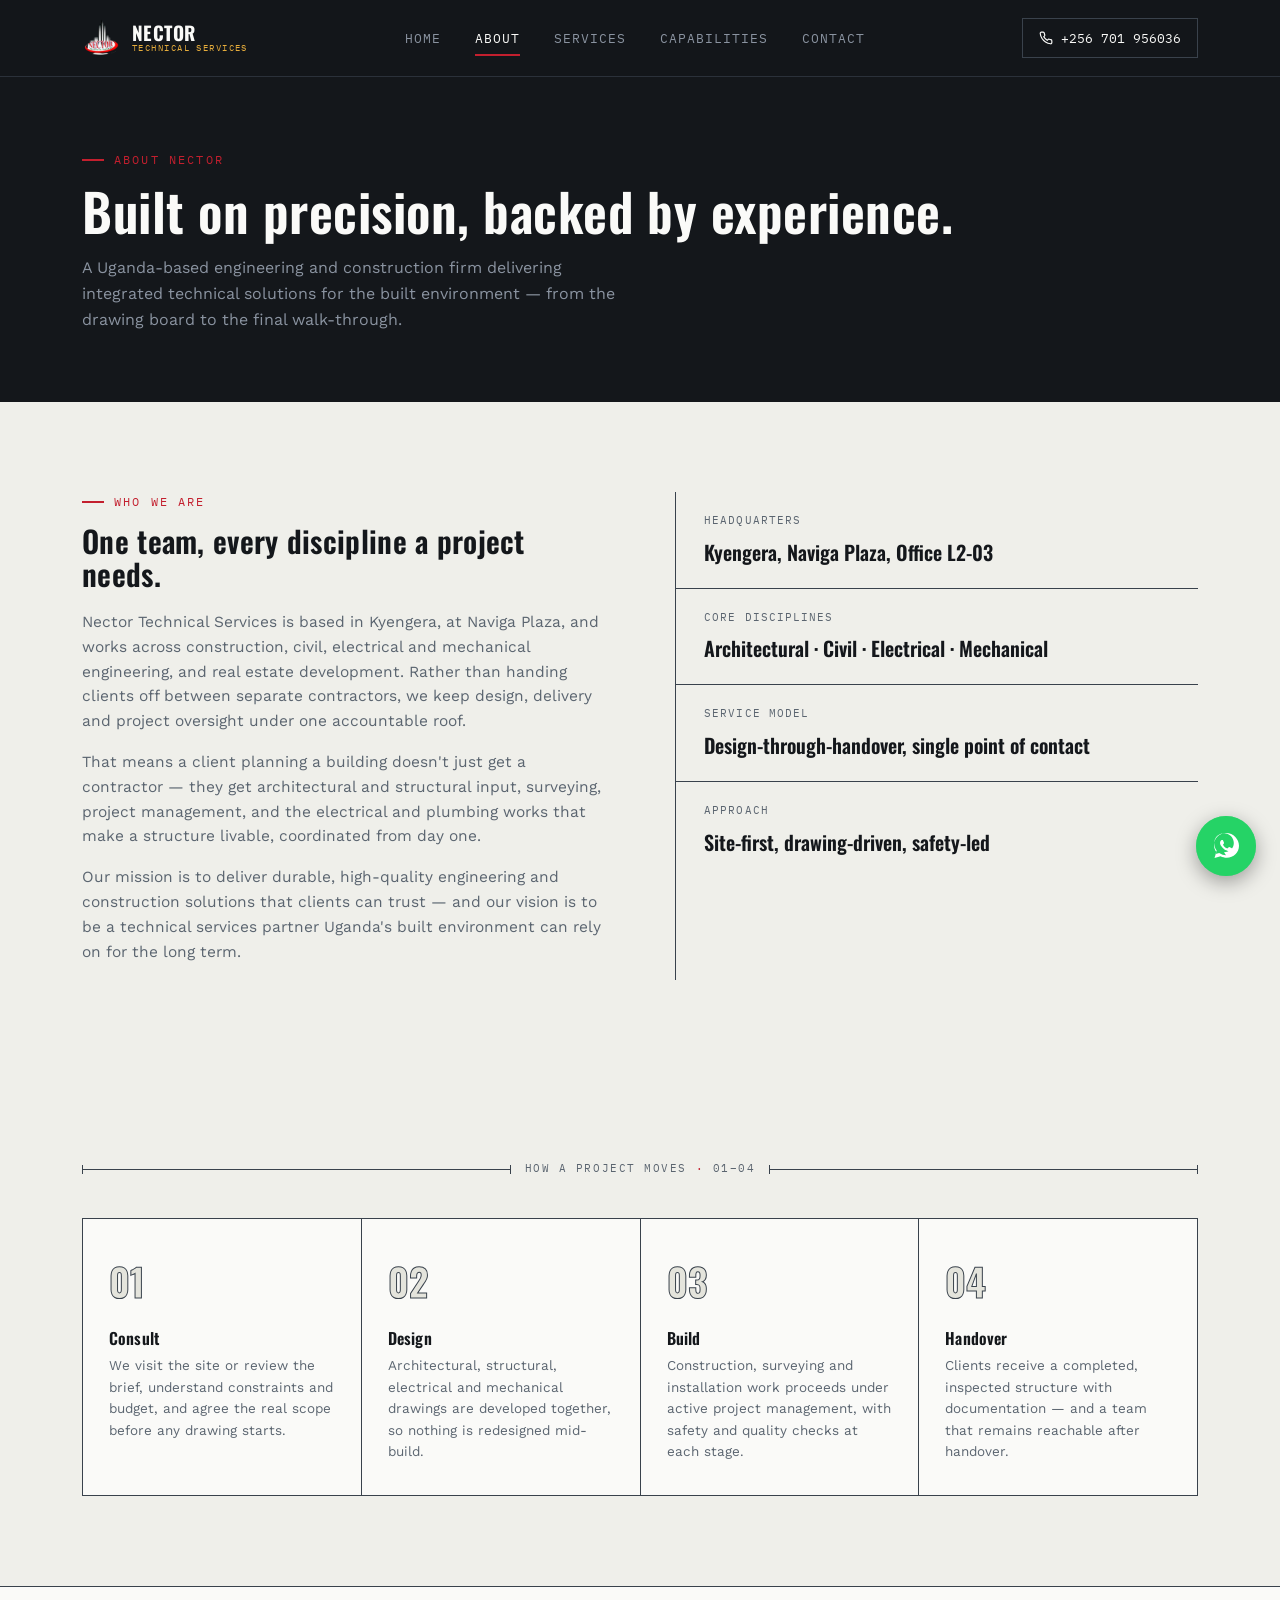
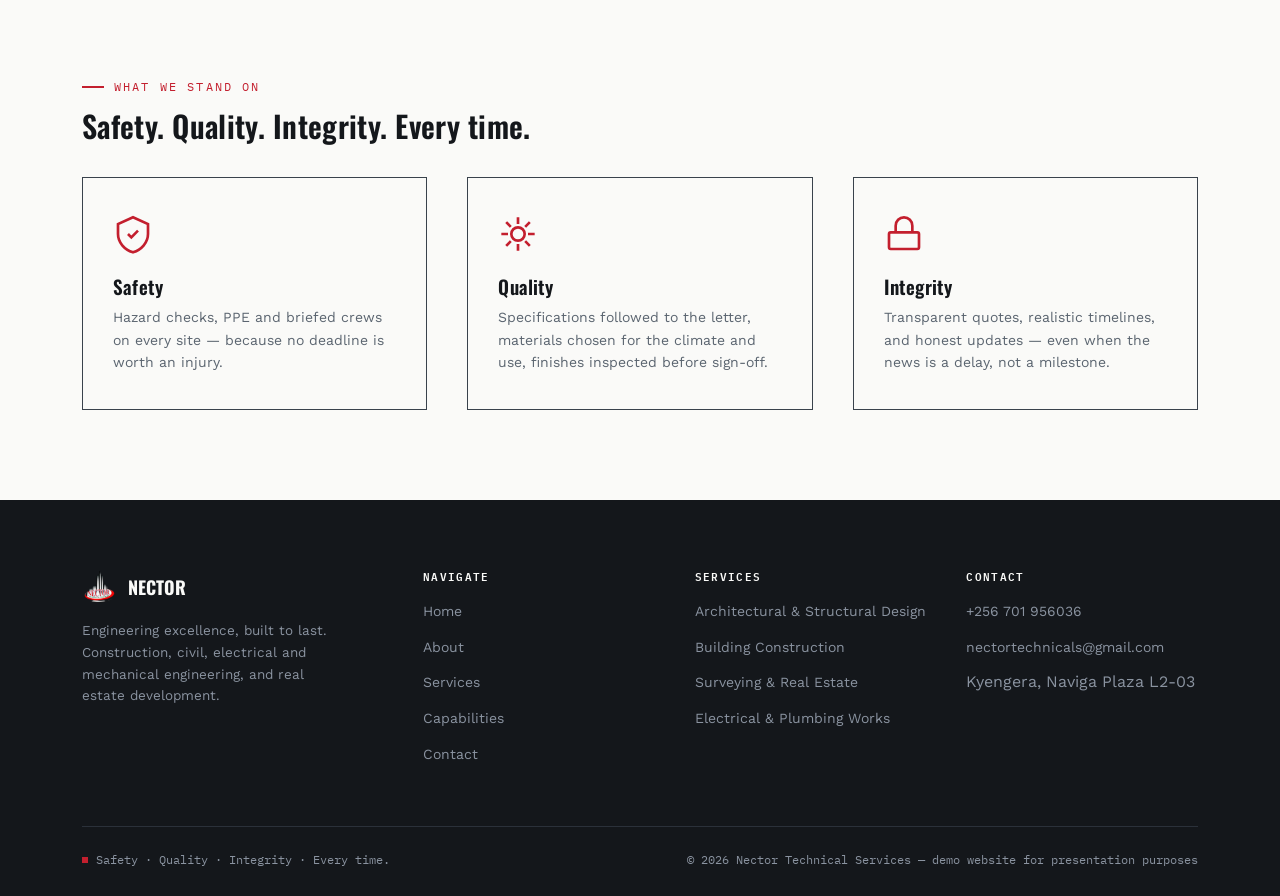
==== about.html @ f45b532f "front end demo of the nector website" ====
<!DOCTYPE html>
<html lang="en">
<head>
<meta charset="UTF-8">
<meta name="viewport" content="width=device-width, initial-scale=1.0">
<title>About — Nector Technical Services</title>
<link rel="preconnect" href="https://fonts.googleapis.com">
<link rel="preconnect" href="https://fonts.gstatic.com" crossorigin>
<link href="https://fonts.googleapis.com/css2?family=Oswald:wght@400;500;600;700&family=Work+Sans:wght@400;500;600&family=IBM+Plex+Mono:wght@400;500&display=swap" rel="stylesheet">
<link rel="stylesheet" href="css/styles.css">
</head>
<body>

<header>
  <div class="navwrap">
    <a class="brand" href="index.html">
      <img class="brand-mark" src="images/logo.png" alt="Nector Technical Services">
      <div class="brand-text">
        <div class="n1">NECTOR</div>
        <div class="n2">Technical Services</div>
      </div>
    </a>
    <nav>
      <a class="navlink" href="index.html">Home</a>
      <a class="navlink active" href="about.html">About</a>
      <a class="navlink" href="services.html">Services</a>
      <a class="navlink" href="projects.html">Capabilities</a>
      <a class="navlink" href="contact.html">Contact</a>
    </nav>
    <a class="nav-call" href="tel:+256701956036">
      <svg width="14" height="14" viewBox="0 0 24 24" fill="none" stroke="currentColor" stroke-width="2"><path d="M22 16.92v3a2 2 0 0 1-2.18 2 19.79 19.79 0 0 1-8.63-3.07 19.5 19.5 0 0 1-6-6 19.79 19.79 0 0 1-3.07-8.67A2 2 0 0 1 4.11 2h3a2 2 0 0 1 2 1.72c.127.96.362 1.903.7 2.81a2 2 0 0 1-.45 2.11L8.09 9.91a16 16 0 0 0 6 6l1.27-1.27a2 2 0 0 1 2.11-.45c.907.338 1.85.573 2.81.7A2 2 0 0 1 22 16.92z"/></svg>
      +256 701 956036
    </a>
    <button class="burger" onclick="toggleMnav()"><span></span><span></span><span></span></button>
  </div>
  <div class="mnav" id="mnav">
    <a href="index.html">Home</a>
    <a class="active" href="about.html">About</a>
    <a href="services.html">Services</a>
    <a href="projects.html">Capabilities</a>
    <a href="contact.html">Contact</a>
    <a class="nav-call" href="tel:+256701956036">Call +256 701 956036</a>
  </div>
</header>

<main>
  <section class="page-hero">
    <div class="wrap">
      <div class="eyebrow">About Nector</div>
      <h1>Built on precision, backed by experience.</h1>
      <p>A Uganda-based engineering and construction firm delivering integrated technical solutions for the built environment — from the drawing board to the final walk-through.</p>
    </div>
  </section>

  <section class="about-body">
    <div class="wrap">
      <div class="about-grid">
        <div>
          <div class="eyebrow">Who we are</div>
          <h2>One team, every discipline a project needs.</h2>
          <p>Nector Technical Services is based in Kyengera, at Naviga Plaza, and works across construction, civil, electrical and mechanical engineering, and real estate development. Rather than handing clients off between separate contractors, we keep design, delivery and project oversight under one accountable roof.</p>
          <p>That means a client planning a building doesn't just get a contractor — they get architectural and structural input, surveying, project management, and the electrical and plumbing works that make a structure livable, coordinated from day one.</p>
          <p>Our mission is to deliver durable, high-quality engineering and construction solutions that clients can trust — and our vision is to be a technical services partner Uganda's built environment can rely on for the long term.</p>
        </div>
        <div class="stat-col">
          <div class="stat-row"><div class="k">Headquarters</div><div class="v">Kyengera, Naviga Plaza, Office L2-03</div></div>
          <div class="stat-row"><div class="k">Core disciplines</div><div class="v">Architectural · Civil · Electrical · Mechanical</div></div>
          <div class="stat-row"><div class="k">Service model</div><div class="v">Design-through-handover, single point of contact</div></div>
          <div class="stat-row"><div class="k">Approach</div><div class="v">Site-first, drawing-driven, safety-led</div></div>
        </div>
      </div>
    </div>
  </section>

  <section class="process">
    <div class="wrap">
      <div class="dim"><div class="seg"></div><div class="tag">HOW A PROJECT MOVES <span class="num">·</span> 01–04</div><div class="seg"></div></div>
      <div class="process-grid">
        <div class="proc-card"><div class="n">01</div><h3>Consult</h3><p>We visit the site or review the brief, understand constraints and budget, and agree the real scope before any drawing starts.</p></div>
        <div class="proc-card"><div class="n">02</div><h3>Design</h3><p>Architectural, structural, electrical and mechanical drawings are developed together, so nothing is redesigned mid-build.</p></div>
        <div class="proc-card"><div class="n">03</div><h3>Build</h3><p>Construction, surveying and installation work proceeds under active project management, with safety and quality checks at each stage.</p></div>
        <div class="proc-card"><div class="n">04</div><h3>Handover</h3><p>Clients receive a completed, inspected structure with documentation — and a team that remains reachable after handover.</p></div>
      </div>
    </div>
  </section>

  <section class="values-2">
    <div class="wrap">
      <div class="eyebrow">What we stand on</div>
      <h2 style="font-size:30px; margin-bottom:34px;">Safety. Quality. Integrity. Every time.</h2>
      <div class="v2-grid">
        <div class="v2-card">
          <div class="ic">
            <svg viewBox="0 0 24 24" fill="none" stroke="currentColor" stroke-width="1.6"><path d="M12 2 3 6v6c0 5 3.8 9.4 9 11 5.2-1.6 9-6 9-11V6l-9-4Z"/><path d="M9 12l2 2 4-4"/></svg>
          </div>
          <h3>Safety</h3>
          <p>Hazard checks, PPE and briefed crews on every site — because no deadline is worth an injury.</p>
        </div>
        <div class="v2-card">
          <div class="ic">
            <svg viewBox="0 0 24 24" fill="none" stroke="currentColor" stroke-width="1.6"><path d="M12 2v4M12 18v4M4.9 4.9l2.8 2.8M16.3 16.3l2.8 2.8M2 12h4M18 12h4M4.9 19.1l2.8-2.8M16.3 7.7l2.8-2.8"/><circle cx="12" cy="12" r="4"/></svg>
          </div>
          <h3>Quality</h3>
          <p>Specifications followed to the letter, materials chosen for the climate and use, finishes inspected before sign-off.</p>
        </div>
        <div class="v2-card">
          <div class="ic">
            <svg viewBox="0 0 24 24" fill="none" stroke="currentColor" stroke-width="1.6"><rect x="3" y="11" width="18" height="10" rx="1"/><path d="M7 11V7a5 5 0 0 1 10 0v4"/></svg>
          </div>
          <h3>Integrity</h3>
          <p>Transparent quotes, realistic timelines, and honest updates — even when the news is a delay, not a milestone.</p>
        </div>
      </div>
    </div>
  </section>
</main>

<footer>
  <div class="wrap">
    <div class="foot-grid">
      <div>
        <div class="foot-brand">
          <img class="brand-mark" src="images/logo.png" alt="Nector Technical Services">
          <div class="n1">NECTOR</div>
        </div>
        <p style="font-size:13.5px; max-width:260px; color:#8A93A0;">Engineering excellence, built to last. Construction, civil, electrical and mechanical engineering, and real estate development.</p>
      </div>
      <div class="foot-col">
        <h4>Navigate</h4>
        <ul>
          <li><a href="index.html">Home</a></li>
          <li><a href="about.html">About</a></li>
          <li><a href="services.html">Services</a></li>
          <li><a href="projects.html">Capabilities</a></li>
          <li><a href="contact.html">Contact</a></li>
        </ul>
      </div>
      <div class="foot-col">
        <h4>Services</h4>
        <ul>
          <li><a href="services.html">Architectural &amp; Structural Design</a></li>
          <li><a href="services.html">Building Construction</a></li>
          <li><a href="services.html">Surveying &amp; Real Estate</a></li>
          <li><a href="services.html">Electrical &amp; Plumbing Works</a></li>
        </ul>
      </div>
      <div class="foot-col">
        <h4>Contact</h4>
        <ul>
          <li><a href="tel:+256701956036">+256 701 956036</a></li>
          <li><a href="mailto:nectortechnicals@gmail.com">nectortechnicals@gmail.com</a></li>
          <li>Kyengera, Naviga Plaza L2-03</li>
        </ul>
      </div>
    </div>
    <div class="foot-bottom">
      <div class="foot-badge"><span class="dot"></span>Safety · Quality · Integrity · Every time.</div>
      <div>© 2026 Nector Technical Services — demo website for presentation purposes</div>
    </div>
  </div>
</footer>

<script src="js/scripts.js"></script>
<a class="wa-float" href="https://wa.me/256701956036" target="_blank" rel="noopener" aria-label="Chat with us on WhatsApp">
  <svg viewBox="0 0 32 32"><path d="M16.004 3C9.383 3 4 8.383 4 15.004c0 2.64.87 5.086 2.33 7.055L4.5 28l6.128-1.795c1.83.95 3.93 1.472 6.131 1.472h.005C23.621 27.677 29 22.294 29 15.674 29 9.383 23.625 3 16.004 3zm0 22.293c-2.274 0-4.48-.692-6.342-1.998l-.455-.277-3.652 1.07 1.09-3.554-.297-.47c-1.396-2.074-2.135-4.482-2.135-7.028 0-5.403 4.397-9.8 9.803-9.8 5.402 0 9.797 4.397 9.797 9.8 0 5.406-4.398 9.257-9.81 9.257zm5.376-7.335c-.294-.147-1.74-.858-2.01-.956-.27-.098-.466-.147-.662.147-.196.294-.76.956-.932 1.152-.171.196-.343.22-.637.073-.294-.147-1.24-.457-2.364-1.46-.874-.78-1.464-1.742-1.636-2.036-.171-.294-.018-.453.13-.6.133-.132.293-.343.44-.515.147-.171.196-.294.294-.49.098-.196.049-.367-.024-.514-.073-.147-.662-1.594-.907-2.183-.239-.573-.481-.495-.662-.504l-.563-.01c-.196 0-.514.073-.783.367-.27.294-1.03 1.006-1.03 2.455 0 1.448 1.055 2.848 1.202 3.045.147.196 2.076 3.17 5.03 4.445.703.304 1.251.486 1.679.622.705.224 1.347.193 1.854.117.566-.085 1.74-.711 1.985-1.398.245-.687.245-1.276.171-1.398-.073-.122-.269-.196-.563-.343z"/></svg>
</a>
</body>
</html>
---- css/styles.css ----
:root{
  --ink:#14171B;
  --panel:#1C2127;
  --panel-2:#22272E;
  --steel:#4A5560;
  --line:#39424C;
  --red:#C31F2E;
  --red-dark:#8F1620;
  --yellow:#E5AC3C;
  --paper:#EFEFEA;
  --paper-2:#E4E4DC;
  --white:#FAFAF8;
  --ink-text:#14171B;
  --muted:#8A93A0;
  --muted-dark:#5B6570;
  --display: 'Oswald', sans-serif;
  --body: 'Work Sans', sans-serif;
  --mono: 'IBM Plex Mono', monospace;
}
*{box-sizing:border-box; margin:0; padding:0;}
html{scroll-behavior:smooth;}
body{
  font-family:var(--body);
  background:var(--paper);
  color:var(--ink-text);
  line-height:1.6;
  overflow-x:hidden;
}
img{max-width:100%; display:block;}
a{color:inherit; text-decoration:none;}
ul{list-style:none;}
button{font-family:inherit; cursor:pointer;}
h1,h2,h3,h4{font-family:var(--display); font-weight:600; letter-spacing:0.01em; line-height:1.08;}
.mono{font-family:var(--mono);}

/* ---------- utility ---------- */
.wrap{max-width:1180px; margin:0 auto; padding:0 32px;}
.eyebrow{
  font-family:var(--mono); font-size:12px; letter-spacing:0.18em; text-transform:uppercase;
  color:var(--red); display:flex; align-items:center; gap:10px; margin-bottom:14px;
}
.eyebrow::before{content:''; width:22px; height:2px; background:var(--red); display:inline-block;}
.btn{
  display:inline-flex; align-items:center; gap:10px; padding:14px 26px;
  font-family:var(--mono); font-size:13px; letter-spacing:0.06em; text-transform:uppercase;
  border:1px solid var(--ink); background:transparent; color:var(--ink);
  transition:background .2s ease, color .2s ease, border-color .2s ease;
}
.btn.solid{background:var(--red); border-color:var(--red); color:var(--white);}
.btn.solid:hover{background:var(--red-dark); border-color:var(--red-dark);}
.btn.on-dark{border-color:#5A6470; color:var(--white);}
.btn.on-dark:hover{background:var(--white); color:var(--ink); border-color:var(--white);}
.btn:not(.solid):not(.on-dark):hover{background:var(--ink); color:var(--white);}

/* ---------- dimension-line divider (signature motif) ---------- */
.dim{
  display:flex; align-items:center; gap:14px; margin:0 0 40px;
  font-family:var(--mono); font-size:11px; letter-spacing:0.14em; text-transform:uppercase; color:var(--muted-dark);
}
.dim .seg{flex:1; height:1px; background:var(--line); position:relative;}
.dim .seg::before, .dim .seg::after{content:''; position:absolute; top:-4px; width:1px; height:9px; background:var(--line);}
.dim .seg::before{left:0;} .dim .seg::after{right:0;}
.dim .tag{white-space:nowrap;}
.dim .num{color:var(--red);}
section.on-dark .dim{color:var(--muted);}
section.on-dark .dim .seg, section.on-dark .dim .seg::before, section.on-dark .dim .seg::after{background:var(--line);}

/* ---------- nav ---------- */
header{
  position:fixed; top:0; left:0; right:0; z-index:100;
  background:rgba(20,23,27,0.94); backdrop-filter:blur(6px);
  border-bottom:1px solid #2B313A;
}
.navwrap{
  max-width:1180px; margin:0 auto; padding:0 32px;
  display:flex; align-items:center; justify-content:space-between; height:76px;
}
.brand{display:flex; align-items:center; gap:12px; cursor:pointer;}
.brand-mark{width:38px; height:38px; flex-shrink:0;}
.brand-text{line-height:1.05;}
.brand-text .n1{font-family:var(--display); font-size:19px; font-weight:700; color:var(--white); letter-spacing:0.02em;}
.brand-text .n2{font-family:var(--mono); font-size:9px; letter-spacing:0.16em; color:var(--yellow); text-transform:uppercase;}
nav{display:flex; align-items:center; gap:2px;}
nav a.navlink{
  background:none; border:none; color:var(--muted); font-family:var(--mono);
  font-size:12.5px; letter-spacing:0.08em; text-transform:uppercase; padding:10px 16px; position:relative;
}
nav a.navlink:hover{color:var(--white);}
nav a.navlink.active{color:var(--white);}
nav a.navlink.active::after{
  content:''; position:absolute; bottom:2px; left:16px; right:16px; height:2px; background:var(--red);
}
.nav-call{display:flex; align-items:center; gap:8px; color:var(--white); font-family:var(--mono); font-size:12.5px; border:1px solid #3A424C; padding:9px 16px;}
.nav-call:hover{border-color:var(--red); color:var(--yellow);}
.burger{display:none; flex-direction:column; gap:5px; background:none; border:none; padding:8px;}
.burger span{width:22px; height:2px; background:var(--white);}

/* ================= HOME ================= */
.hero{
  position:relative; background:var(--ink); color:var(--white);
  padding:150px 0 90px; overflow:hidden;
}
.hero .wrap{position:relative; z-index:2;}
.crop{position:absolute; width:26px; height:26px; border:1px solid #3A424C; z-index:1;}
.crop::before, .crop::after{content:''; position:absolute; background:#3A424C;}
.crop::before{top:50%; left:-10px; width:10px; height:1px;}
.crop::after{left:50%; top:-10px; height:10px; width:1px;}
.crop.tl{top:100px; left:32px;} .crop.tr{top:100px; right:32px;}
.hero-grid{display:grid; grid-template-columns:1.1fr 0.9fr; gap:60px; align-items:center;}
.hero h1{font-size:clamp(40px,5.2vw,64px); color:var(--white); margin-bottom:22px;}
.hero h1 .accent{color:var(--red);}
.hero p.lead{font-size:17px; color:var(--muted); max-width:480px; margin-bottom:34px;}
.hero-ctas{display:flex; gap:14px; flex-wrap:wrap; margin-bottom:46px;}
.hero-spec{display:flex; gap:34px; font-family:var(--mono); font-size:11px; color:var(--muted); letter-spacing:0.06em; text-transform:uppercase; flex-wrap:wrap;}
.hero-spec b{display:block; color:var(--white); font-size:13px; font-family:var(--body); font-weight:600; text-transform:none; letter-spacing:0; margin-bottom:3px;}
.hero-art{position:relative;}
.hero-art svg{width:100%; height:auto;}
.draw-line{stroke-dasharray:2000; stroke-dashoffset:2000; animation:draw 2.6s ease forwards;}
.draw-line.d2{animation-delay:.3s;}
.draw-line.d3{animation-delay:.6s;}
@keyframes draw{to{stroke-dashoffset:0;}}

.strip{background:var(--red); color:var(--white); padding:16px 0; overflow:hidden;}
.strip .track{display:flex; gap:64px; font-family:var(--mono); font-size:12.5px; letter-spacing:0.12em; text-transform:uppercase; white-space:nowrap; animation:scroll 26s linear infinite;}
@keyframes scroll{from{transform:translateX(0);} to{transform:translateX(-50%);}}

.services-preview{background:var(--paper); padding:100px 0;}
.sp-head{display:flex; justify-content:space-between; align-items:flex-end; margin-bottom:14px; flex-wrap:wrap; gap:20px;}
.sp-head h2{font-size:clamp(28px,3.4vw,40px);}
.grid6{display:grid; grid-template-columns:repeat(3,1fr); gap:1px; background:var(--line); border:1px solid var(--line); margin-top:20px;}
.svc-card{background:var(--white); padding:34px 28px; transition:background .2s ease;}
.svc-card:hover{background:#fff; }
.svc-card:hover .ic{color:var(--red);}
.svc-card .ic{width:34px; height:34px; margin-bottom:20px; color:var(--ink); transition:color .2s ease;}
.svc-card .ic svg{width:100%; height:100%;}
.svc-card .num{font-family:var(--mono); font-size:11px; color:var(--muted-dark); margin-bottom:8px;}
.svc-card h3{font-size:17px; margin-bottom:10px; font-weight:600; letter-spacing:0;}
.svc-card p{font-size:14px; color:var(--muted-dark);}

.values-band{background:var(--panel); color:var(--white); padding:90px 0;}
.vb-grid{display:grid; grid-template-columns:1fr 1fr 1fr; gap:0; border-top:1px solid var(--line);}
.vb-item{padding:32px 0 0 0; border-right:1px solid var(--line);}
.vb-item:last-child{border-right:none;}
.vb-item .tag{font-family:var(--mono); font-size:11px; color:var(--yellow); letter-spacing:0.14em; margin-bottom:10px;}
.vb-item h3{font-size:22px; margin-bottom:10px;}
.vb-item p{font-size:14px; color:var(--muted); max-width:280px;}

.cta-band{background:var(--red); padding:64px 0; color:var(--white);}
.cta-flex{display:flex; justify-content:space-between; align-items:center; flex-wrap:wrap; gap:26px;}
.cta-flex h2{font-size:clamp(24px,3vw,32px); max-width:520px;}
.cta-flex .btn{border-color:var(--white); color:var(--white);}
.cta-flex .btn:hover{background:var(--white); color:var(--red);}

/* ================= ABOUT ================= */
.page-hero{background:var(--ink); color:var(--white); padding:150px 0 70px;}
.page-hero h1{font-size:clamp(34px,4.4vw,52px);}
.page-hero p{color:var(--muted); font-size:16px; max-width:560px; margin-top:16px;}
.about-body{background:var(--paper); padding:90px 0;}
.about-grid{display:grid; grid-template-columns:1fr 1fr; gap:70px; margin-bottom:90px;}
.about-grid h2{font-size:30px; margin-bottom:20px;}
.about-grid p{color:var(--muted-dark); font-size:15.5px; margin-bottom:16px;}
.stat-col{display:flex; flex-direction:column; gap:0; border-left:1px solid var(--line);}
.stat-row{padding:20px 0 20px 28px; border-bottom:1px solid var(--line);}
.stat-row:last-child{border-bottom:none;}
.stat-row .k{font-family:var(--mono); font-size:11px; text-transform:uppercase; letter-spacing:0.1em; color:var(--muted-dark); margin-bottom:6px;}
.stat-row .v{font-family:var(--display); font-size:20px; font-weight:600;}

.process{padding:0 0 90px;}
.process-grid{display:grid; grid-template-columns:repeat(4,1fr); gap:1px; background:var(--line); border:1px solid var(--line);}
.proc-card{background:var(--white); padding:32px 26px; position:relative;}
.proc-card .n{font-family:var(--display); font-size:38px; font-weight:700; color:var(--paper-2); -webkit-text-stroke:1px var(--line); margin-bottom:18px;}
.proc-card h3{font-size:16px; margin-bottom:8px;}
.proc-card p{font-size:13.5px; color:var(--muted-dark);}

.values-2{background:var(--white); padding:90px 0; border-top:1px solid var(--line);}
.v2-grid{display:grid; grid-template-columns:repeat(3,1fr); gap:40px;}
.v2-card{border:1px solid var(--line); padding:36px 30px;}
.v2-card .ic{width:40px; height:40px; color:var(--red); margin-bottom:22px;}
.v2-card .ic svg{width:100%; height:100%;}
.v2-card h3{font-size:19px; margin-bottom:10px;}
.v2-card p{font-size:14px; color:var(--muted-dark);}

/* ================= SERVICES PAGE ================= */
.svc-full{background:var(--paper); padding:90px 0;}
.svc-list{display:flex; flex-direction:column;}
.svc-row{display:grid; grid-template-columns:90px 1fr 1.3fr; gap:36px; padding:42px 0; border-bottom:1px solid var(--line); align-items:start;}
.svc-row:first-child{border-top:1px solid var(--line);}
.svc-row .idx{font-family:var(--mono); font-size:13px; color:var(--red);}
.svc-row .icwrap{width:46px; height:46px; color:var(--ink);}
.svc-row .icwrap svg{width:100%; height:100%;}
.svc-row h3{font-size:24px; margin-bottom:12px;}
.svc-row .col2{display:flex; flex-direction:column; gap:10px;}
.svc-row p{color:var(--muted-dark); font-size:15px; max-width:560px;}
.svc-row .tags{display:flex; gap:8px; flex-wrap:wrap; margin-top:6px;}
.svc-row .tags span{font-family:var(--mono); font-size:10.5px; text-transform:uppercase; letter-spacing:0.06em; color:var(--muted-dark); border:1px solid var(--line); padding:5px 10px;}

/* ================= PROJECTS / CAPABILITIES PAGE ================= */
.cap-full{background:var(--paper); padding:90px 0;}
.cap-grid{display:grid; grid-template-columns:1fr 1fr; gap:1px; background:var(--line); border:1px solid var(--line);}
.cap-card{background:var(--white); padding:0; overflow:hidden;}
.cap-art{background:var(--panel); height:210px; position:relative; overflow:hidden;}
.cap-art svg{position:absolute; inset:0; width:100%; height:100%;}
.cap-body{padding:28px 30px 32px;}
.cap-body .tag{font-family:var(--mono); font-size:11px; color:var(--red); text-transform:uppercase; letter-spacing:0.1em; margin-bottom:10px;}
.cap-body h3{font-size:20px; margin-bottom:10px;}
.cap-body p{font-size:14px; color:var(--muted-dark); margin-bottom:14px;}
.cap-body .scope{font-family:var(--mono); font-size:11.5px; color:var(--muted-dark); display:flex; gap:16px; flex-wrap:wrap; border-top:1px solid var(--line); padding-top:14px;}
.cap-note{margin-top:50px; border:1px dashed var(--line); padding:26px 30px; font-size:13.5px; color:var(--muted-dark); font-family:var(--mono); line-height:1.7;}

/* ================= CONTACT PAGE ================= */
.contact-full{background:var(--paper); padding:90px 0;}
.contact-grid{display:grid; grid-template-columns:1fr 1fr; gap:70px;}
.cform{display:flex; flex-direction:column; gap:18px;}
.field label{display:block; font-family:var(--mono); font-size:11px; text-transform:uppercase; letter-spacing:0.1em; color:var(--muted-dark); margin-bottom:8px;}
.field input, .field select, .field textarea{
  width:100%; border:1px solid var(--line); background:var(--white); padding:13px 14px;
  font-family:var(--body); font-size:14.5px; color:var(--ink-text); outline:none;
}
.field input:focus, .field select:focus, .field textarea:focus{border-color:var(--red);}
.field textarea{resize:vertical; min-height:110px;}
.form-status{font-family:var(--mono); font-size:12.5px; color:var(--red); min-height:18px;}

.contact-info h2{font-size:28px; margin-bottom:24px;}
.info-row{display:flex; gap:16px; padding:20px 0; border-bottom:1px solid var(--line);}
.info-row:first-of-type{border-top:1px solid var(--line);}
.info-row .icwrap{width:22px; height:22px; color:var(--red); flex-shrink:0; margin-top:2px;}
.info-row .icwrap svg{width:100%; height:100%;}
.info-row .label{font-family:var(--mono); font-size:10.5px; text-transform:uppercase; letter-spacing:0.1em; color:var(--muted-dark); margin-bottom:5px;}
.info-row .val{font-size:15px;}
.info-row .val a:hover{color:var(--red);}
.map-box{margin-top:34px; background:var(--panel); height:260px; position:relative; overflow:hidden; border:1px solid var(--line);}
.map-box iframe{width:100%; height:100%; border:0; display:block; filter:grayscale(20%) contrast(1.05);}

/* ---------- footer ---------- */
footer{background:var(--ink); color:var(--muted); padding:70px 0 26px;}
.foot-grid{display:grid; grid-template-columns:1.3fr 1fr 1fr 1fr; gap:40px; padding-bottom:50px; border-bottom:1px solid #2B313A;}
.foot-brand{display:flex; align-items:center; gap:12px; margin-bottom:16px;}
.foot-brand .brand-mark{width:34px; height:34px;}
.foot-brand .n1{font-family:var(--display); font-size:18px; color:var(--white); font-weight:700;}
.foot-col h4{font-family:var(--mono); font-size:11px; text-transform:uppercase; letter-spacing:0.12em; color:var(--white); margin-bottom:16px;}
.foot-col ul li{margin-bottom:10px;}
.foot-col ul li a{font-size:14px; color:var(--muted);}
.foot-col ul li a:hover{color:var(--yellow);}
.foot-bottom{display:flex; justify-content:space-between; align-items:center; padding-top:24px; font-family:var(--mono); font-size:11.5px; flex-wrap:wrap; gap:12px;}
.foot-badge{display:flex; align-items:center; gap:8px; color:var(--muted);}
.foot-badge .dot{width:6px; height:6px; background:var(--red);}

@media(max-width:900px){
  nav{display:none;}
  .burger{display:flex;}
  .nav-call{display:none;}
  .hero-grid{grid-template-columns:1fr;}
  .hero-art{order:-1; max-width:320px; margin:0 auto 20px;}
  .grid6{grid-template-columns:repeat(2,1fr);}
  .vb-grid{grid-template-columns:1fr; }
  .vb-item{border-right:none; border-bottom:1px solid var(--line); padding-bottom:24px;}
  .about-grid{grid-template-columns:1fr; gap:40px;}
  .process-grid{grid-template-columns:1fr 1fr;}
  .v2-grid{grid-template-columns:1fr;}
  .svc-row{grid-template-columns:1fr; gap:14px;}
  .cap-grid{grid-template-columns:1fr;}
  .contact-grid{grid-template-columns:1fr; gap:50px;}
  .foot-grid{grid-template-columns:1fr 1fr; gap:30px;}
}
@media(max-width:560px){
  .wrap{padding:0 20px;}
  .grid6{grid-template-columns:1fr;}
  .process-grid{grid-template-columns:1fr;}
  .foot-grid{grid-template-columns:1fr;}
  .hero-spec{gap:22px;}
}

/* mobile nav drawer */
.mnav{position:fixed; inset:76px 0 0 0; background:var(--ink); z-index:99; display:none; flex-direction:column; padding:20px 32px; gap:4px;}
.mnav.open{display:flex;}
.mnav a{background:none; border:none; text-align:left; color:var(--white); font-family:var(--display); font-size:24px; padding:16px 0; border-bottom:1px solid #2B313A;}
.mnav a:hover{color:var(--yellow);}
.mnav a.active{color:var(--yellow);}
.mnav .nav-call{margin-top:20px; align-self:flex-start; display:inline-flex;}

/* ---------- page transition ---------- */
main{animation:fade .5s ease;}
@keyframes fade{from{opacity:0; transform:translateY(6px);} to{opacity:1; transform:translateY(0);}}

/* ---------- floating whatsapp ---------- */
.wa-float{
  position:fixed; right:24px; bottom:24px; z-index:120;
  width:60px; height:60px; border-radius:50%; display:flex; align-items:center; justify-content:center;
  background:#25D366; box-shadow:0 6px 20px rgba(0,0,0,0.35);
  transition:transform .2s ease, background .2s ease;
}
.wa-float:hover{background:#1ebe5b; transform:translateY(-3px);}
.wa-float svg{width:32px; height:32px; fill:#fff;}
.wa-float::after{
  content:''; position:absolute; inset:0; border-radius:50%; border:2px solid rgba(37,211,102,0.55);
  animation:wa-pulse 2s infinite;
}
@keyframes wa-pulse{
  0%{transform:scale(1); opacity:1;}
  100%{transform:scale(1.6); opacity:0;}
}
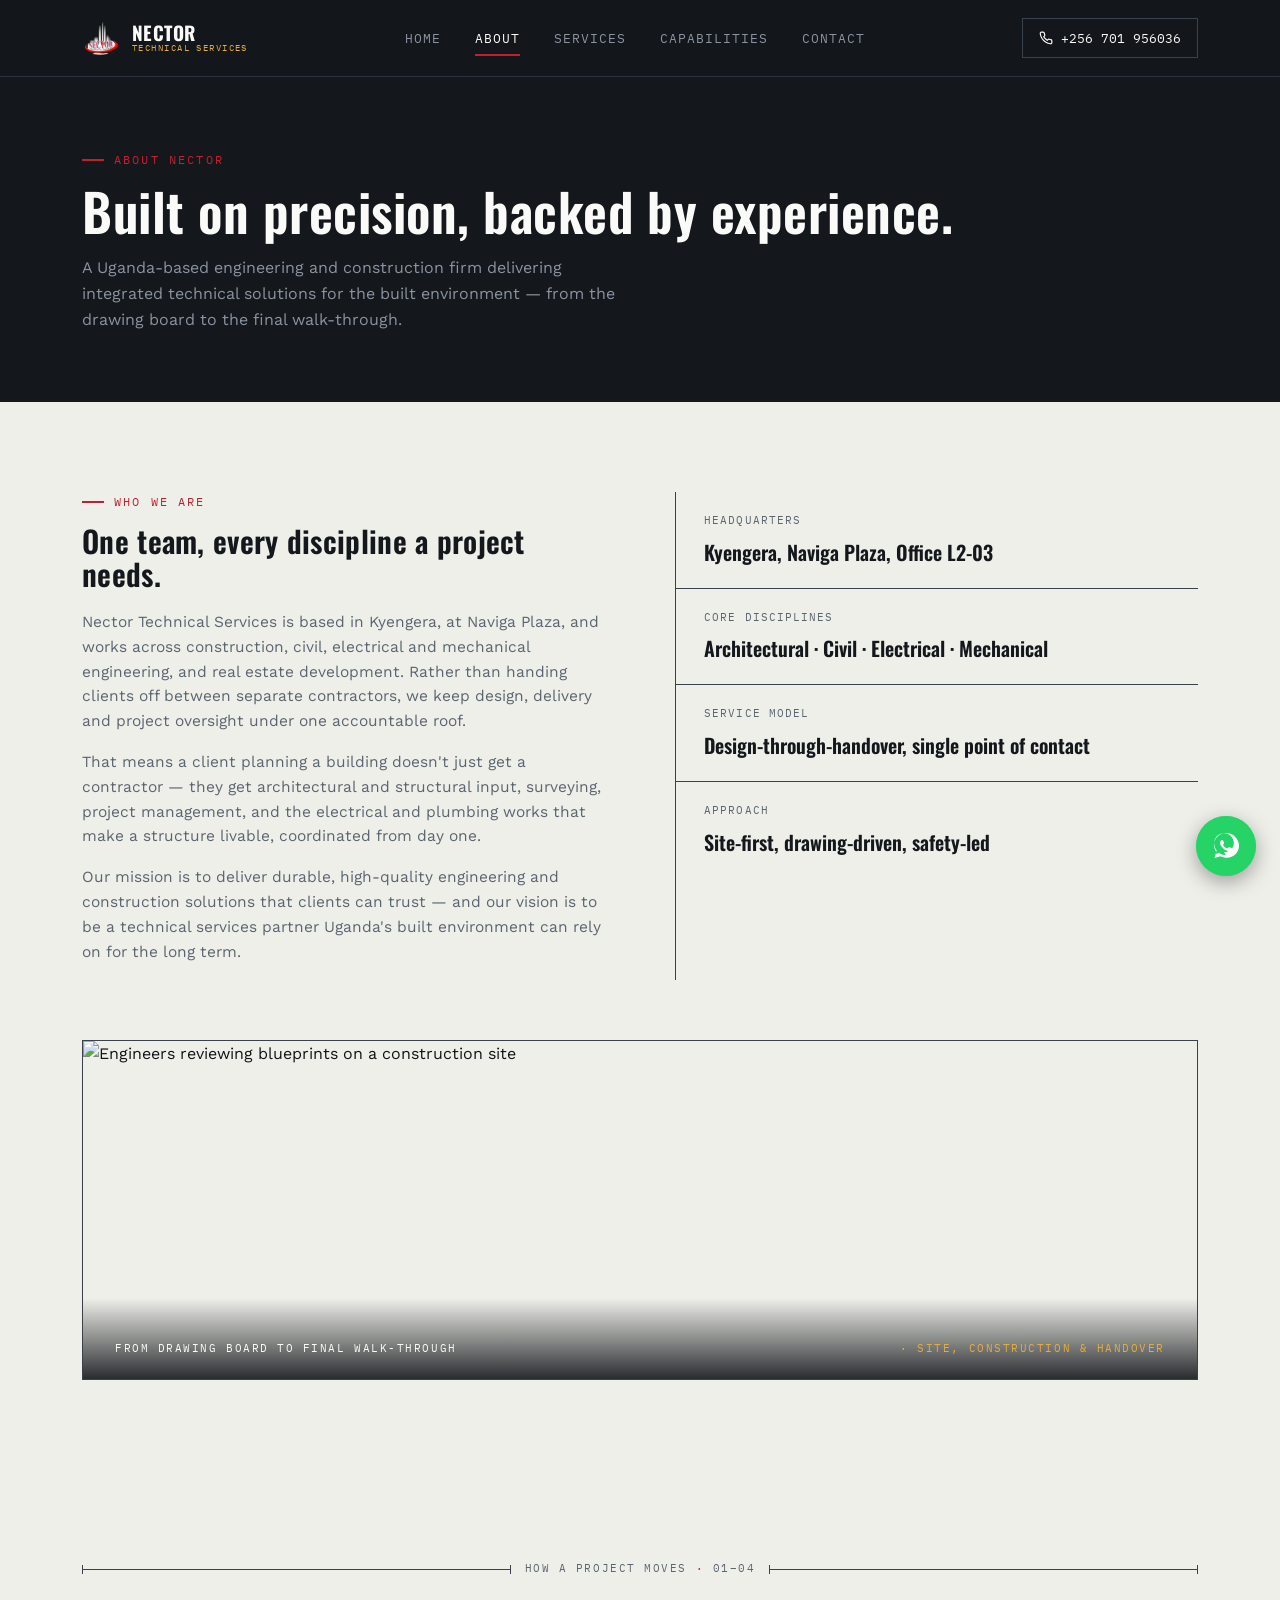
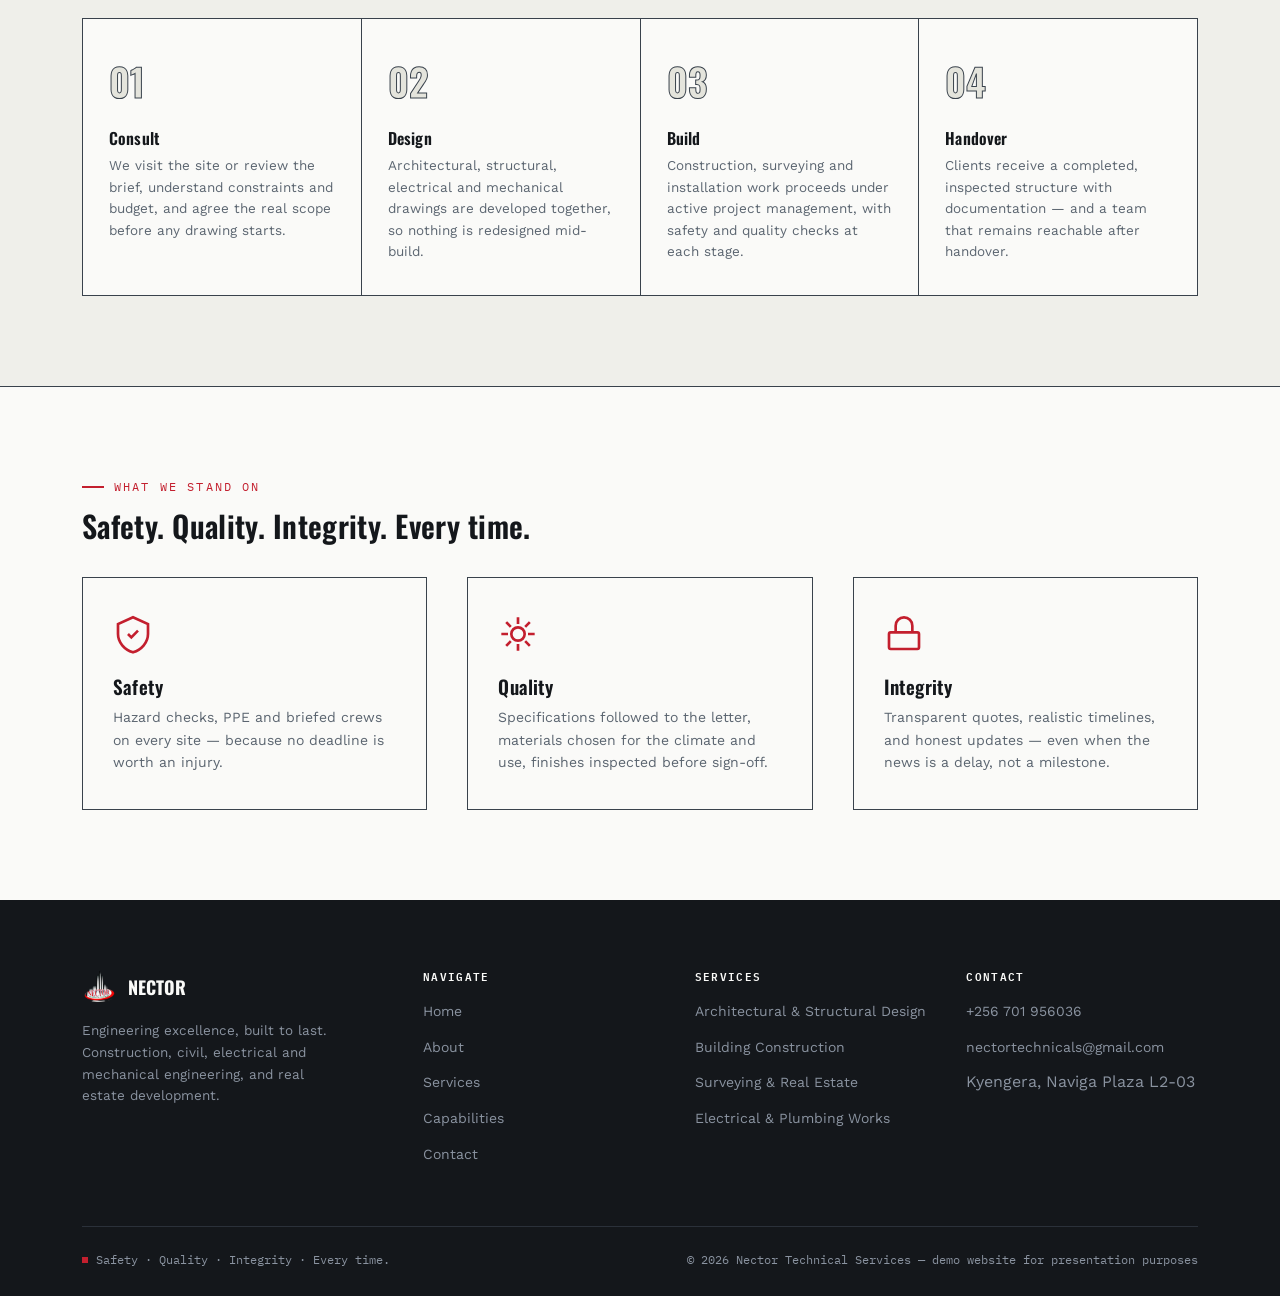
==== commit 82288a7a: "fixed responsiveness, added images and improved overall design" ====
--- a/about.html
+++ b/about.html
@@ -4,6 +4,8 @@
 <meta charset="UTF-8">
 <meta name="viewport" content="width=device-width, initial-scale=1.0">
 <title>About — Nector Technical Services</title>
+<link rel="icon" type="image/png" href="images/favicon.png">
+<link rel="apple-touch-icon" href="images/apple-touch-icon.png">
 <link rel="preconnect" href="https://fonts.googleapis.com">
 <link rel="preconnect" href="https://fonts.gstatic.com" crossorigin>
 <link href="https://fonts.googleapis.com/css2?family=Oswald:wght@400;500;600;700&family=Work+Sans:wght@400;500;600&family=IBM+Plex+Mono:wght@400;500&display=swap" rel="stylesheet">
@@ -68,6 +70,10 @@
           <div class="stat-row"><div class="k">Service model</div><div class="v">Design-through-handover, single point of contact</div></div>
           <div class="stat-row"><div class="k">Approach</div><div class="v">Site-first, drawing-driven, safety-led</div></div>
         </div>
+      </div>
+      <div class="about-photo">
+        <img src="https://images.unsplash.com/photo-1541976590-713941681591?auto=format&fit=crop&w=1400&q=80" alt="Engineers reviewing blueprints on a construction site" loading="lazy">
+        <div class="cap">From drawing board to final walk-through</div>
       </div>
     </div>
   </section>
--- a/css/styles.css
+++ b/css/styles.css
@@ -25,6 +25,8 @@
   color:var(--ink-text);
   line-height:1.6;
   overflow-x:hidden;
+  -webkit-text-size-adjust:100%;
+  text-size-adjust:100%;
 }
 img{max-width:100%; display:block;}
 a{color:inherit; text-decoration:none;}
@@ -98,23 +100,32 @@
 /* ================= HOME ================= */
 .hero{
   position:relative; background:var(--ink); color:var(--white);
-  padding:150px 0 90px; overflow:hidden;
-}
+  padding:150px 0 150px; min-height:640px; display:flex; align-items:center;
+  overflow:hidden;
+}
+.hero-bg{position:absolute; inset:0; z-index:0; background-size:cover; background-position:center;}
+.hero::after{content:''; position:absolute; inset:0; z-index:0;
+  background:linear-gradient(90deg, rgba(14,17,21,.94) 0%, rgba(14,17,21,.86) 34%, rgba(14,17,21,.45) 62%, rgba(14,17,21,.12) 100%);}
 .hero .wrap{position:relative; z-index:2;}
 .crop{position:absolute; width:26px; height:26px; border:1px solid #3A424C; z-index:1;}
 .crop::before, .crop::after{content:''; position:absolute; background:#3A424C;}
 .crop::before{top:50%; left:-10px; width:10px; height:1px;}
 .crop::after{left:50%; top:-10px; height:10px; width:1px;}
 .crop.tl{top:100px; left:32px;} .crop.tr{top:100px; right:32px;}
-.hero-grid{display:grid; grid-template-columns:1.1fr 0.9fr; gap:60px; align-items:center;}
+.hero-grid{display:block; max-width:680px;}
 .hero h1{font-size:clamp(40px,5.2vw,64px); color:var(--white); margin-bottom:22px;}
 .hero h1 .accent{color:var(--red);}
 .hero p.lead{font-size:17px; color:var(--muted); max-width:480px; margin-bottom:34px;}
 .hero-ctas{display:flex; gap:14px; flex-wrap:wrap; margin-bottom:46px;}
 .hero-spec{display:flex; gap:34px; font-family:var(--mono); font-size:11px; color:var(--muted); letter-spacing:0.06em; text-transform:uppercase; flex-wrap:wrap;}
 .hero-spec b{display:block; color:var(--white); font-size:13px; font-family:var(--body); font-weight:600; text-transform:none; letter-spacing:0; margin-bottom:3px;}
-.hero-art{position:relative;}
-.hero-art svg{width:100%; height:auto;}
+.hero-rule{position:absolute; left:0; right:0; bottom:0; z-index:2; display:flex; align-items:center; gap:18px;
+  padding:16px 48px; background:rgba(12,15,19,.62); backdrop-filter:blur(8px); -webkit-backdrop-filter:blur(8px);
+  border-top:1px solid rgba(255,255,255,.12); font-family:var(--mono); font-size:10px; letter-spacing:0.12em; text-transform:uppercase;}
+.hero-rule .rule-line{flex:1; height:1px; background:rgba(255,255,255,.18); position:relative;}
+.hero-rule .rule-line::before{content:''; position:absolute; top:-3px; right:0; width:7px; height:7px; border:1px solid var(--yellow); transform:rotate(45deg);}
+.hero-rule .rule-label{color:var(--white); white-space:nowrap;}
+.hero-rule .rule-code{color:var(--yellow); white-space:nowrap;}
 .draw-line{stroke-dasharray:2000; stroke-dashoffset:2000; animation:draw 2.6s ease forwards;}
 .draw-line.d2{animation-delay:.3s;}
 .draw-line.d3{animation-delay:.6s;}
@@ -131,6 +142,9 @@
 .svc-card{background:var(--white); padding:34px 28px; transition:background .2s ease;}
 .svc-card:hover{background:#fff; }
 .svc-card:hover .ic{color:var(--red);}
+.svc-card .svc-img{height:150px; overflow:hidden; margin:-34px -28px 22px; position:relative;}
+.svc-card .svc-img img{width:100%; height:100%; object-fit:cover; filter:grayscale(20%) contrast(1.03); transition:transform .4s ease, filter .4s ease;}
+.svc-card:hover .svc-img img{transform:scale(1.05); filter:grayscale(0%) contrast(1);}
 .svc-card .ic{width:34px; height:34px; margin-bottom:20px; color:var(--ink); transition:color .2s ease;}
 .svc-card .ic svg{width:100%; height:100%;}
 .svc-card .num{font-family:var(--mono); font-size:11px; color:var(--muted-dark); margin-bottom:8px;}
@@ -151,12 +165,25 @@
 .cta-flex .btn{border-color:var(--white); color:var(--white);}
 .cta-flex .btn:hover{background:var(--white); color:var(--red);}
 
+/* ---------- home photo gallery ---------- */
+.work-band{background:var(--white); padding:90px 0; border-top:1px solid var(--line);}
+.photo-grid{display:grid; grid-template-columns:1.3fr 1fr 1fr; gap:14px; margin-top:20px;}
+.photo-card{position:relative; height:300px; overflow:hidden; border:1px solid var(--line); display:block;}
+.photo-card img{position:absolute; inset:0; width:100%; height:100%; object-fit:cover; filter:grayscale(20%) contrast(1.03); transition:transform .4s ease, filter .4s ease;}
+.photo-card:hover img{transform:scale(1.05); filter:grayscale(0%);}
+.photo-card span{position:absolute; bottom:0; left:0; right:0; padding:40px 22px 16px; background:linear-gradient(to top, rgba(20,23,27,.92), transparent); color:var(--white); font-family:var(--mono); font-size:11px; letter-spacing:.14em; text-transform:uppercase; display:flex; align-items:center; justify-content:space-between;}
+.photo-card span::after{content:'→'; color:var(--yellow); font-size:14px;}
+
 /* ================= ABOUT ================= */
 .page-hero{background:var(--ink); color:var(--white); padding:150px 0 70px;}
 .page-hero h1{font-size:clamp(34px,4.4vw,52px);}
 .page-hero p{color:var(--muted); font-size:16px; max-width:560px; margin-top:16px;}
 .about-body{background:var(--paper); padding:90px 0;}
-.about-grid{display:grid; grid-template-columns:1fr 1fr; gap:70px; margin-bottom:90px;}
+.about-grid{display:grid; grid-template-columns:1fr 1fr; gap:70px; margin-bottom:60px;}
+.about-photo{position:relative; margin-bottom:90px; height:340px; overflow:hidden; border:1px solid var(--line);}
+.about-photo img{width:100%; height:100%; object-fit:cover; filter:grayscale(15%) contrast(1.03);}
+.about-photo .cap{position:absolute; bottom:0; left:0; right:0; padding:42px 32px 22px; background:linear-gradient(to top, rgba(20,23,27,.9), transparent); color:var(--white); font-family:var(--mono); font-size:11px; letter-spacing:.14em; text-transform:uppercase; display:flex; justify-content:space-between; align-items:center;}
+.about-photo .cap::after{content:'· Site, construction & handover'; color:var(--yellow);}
 .about-grid h2{font-size:30px; margin-bottom:20px;}
 .about-grid p{color:var(--muted-dark); font-size:15.5px; margin-bottom:16px;}
 .stat-col{display:flex; flex-direction:column; gap:0; border-left:1px solid var(--line);}
@@ -183,7 +210,7 @@
 /* ================= SERVICES PAGE ================= */
 .svc-full{background:var(--paper); padding:90px 0;}
 .svc-list{display:flex; flex-direction:column;}
-.svc-row{display:grid; grid-template-columns:90px 1fr 1.3fr; gap:36px; padding:42px 0; border-bottom:1px solid var(--line); align-items:start;}
+.svc-row{display:grid; grid-template-columns:90px 1fr 1.3fr 280px; gap:36px; padding:42px 0; border-bottom:1px solid var(--line); align-items:start;}
 .svc-row:first-child{border-top:1px solid var(--line);}
 .svc-row .idx{font-family:var(--mono); font-size:13px; color:var(--red);}
 .svc-row .icwrap{width:46px; height:46px; color:var(--ink);}
@@ -193,6 +220,9 @@
 .svc-row p{color:var(--muted-dark); font-size:15px; max-width:560px;}
 .svc-row .tags{display:flex; gap:8px; flex-wrap:wrap; margin-top:6px;}
 .svc-row .tags span{font-family:var(--mono); font-size:10.5px; text-transform:uppercase; letter-spacing:0.06em; color:var(--muted-dark); border:1px solid var(--line); padding:5px 10px;}
+.svc-row .svc-img{height:180px; overflow:hidden; border:1px solid var(--line); position:relative;}
+.svc-row .svc-img img{width:100%; height:100%; object-fit:cover; filter:grayscale(15%) contrast(1.03); transition:transform .4s ease, filter .4s ease;}
+.svc-row:hover .svc-img img{transform:scale(1.04); filter:grayscale(0%);}
 
 /* ================= PROJECTS / CAPABILITIES PAGE ================= */
 .cap-full{background:var(--paper); padding:90px 0;}
@@ -200,6 +230,8 @@
 .cap-card{background:var(--white); padding:0; overflow:hidden;}
 .cap-art{background:var(--panel); height:210px; position:relative; overflow:hidden;}
 .cap-art svg{position:absolute; inset:0; width:100%; height:100%;}
+.cap-art img{position:absolute; inset:0; width:100%; height:100%; object-fit:cover; filter:grayscale(20%) contrast(1.03); transition:transform .4s ease, filter .4s ease;}
+.cap-card:hover .cap-art img{transform:scale(1.05); filter:grayscale(0%);}
 .cap-body{padding:28px 30px 32px;}
 .cap-body .tag{font-family:var(--mono); font-size:11px; color:var(--red); text-transform:uppercase; letter-spacing:0.1em; margin-bottom:10px;}
 .cap-body h3{font-size:20px; margin-bottom:10px;}
@@ -221,6 +253,8 @@
 .form-status{font-family:var(--mono); font-size:12.5px; color:var(--red); min-height:18px;}
 
 .contact-info h2{font-size:28px; margin-bottom:24px;}
+.contact-photo{height:200px; overflow:hidden; margin-bottom:30px; border:1px solid var(--line); position:relative;}
+.contact-photo img{width:100%; height:100%; object-fit:cover; filter:grayscale(15%) contrast(1.03);}
 .info-row{display:flex; gap:16px; padding:20px 0; border-bottom:1px solid var(--line);}
 .info-row:first-of-type{border-top:1px solid var(--line);}
 .info-row .icwrap{width:22px; height:22px; color:var(--red); flex-shrink:0; margin-top:2px;}
@@ -245,13 +279,21 @@
 .foot-badge{display:flex; align-items:center; gap:8px; color:var(--muted);}
 .foot-badge .dot{width:6px; height:6px; background:var(--red);}
 
+@media(max-width:1024px){
+  .svc-row{grid-template-columns:1fr; gap:18px;}
+  .svc-row .svc-img{height:200px;}
+  .about-grid{gap:50px;}
+}
 @media(max-width:900px){
   nav{display:none;}
   .burger{display:flex;}
   .nav-call{display:none;}
-  .hero-grid{grid-template-columns:1fr;}
-  .hero-art{order:-1; max-width:320px; margin:0 auto 20px;}
+  .hero{padding:120px 0 130px;}
+  .page-hero{padding:120px 0 56px;}
   .grid6{grid-template-columns:repeat(2,1fr);}
+  .services-preview,.values-band,.work-band,.about-body,.values-2,.svc-full,.cap-full,.contact-full{padding:70px 0;}
+  .process{padding-bottom:70px;}
+  .cta-band{padding:56px 0;}
   .vb-grid{grid-template-columns:1fr; }
   .vb-item{border-right:none; border-bottom:1px solid var(--line); padding-bottom:24px;}
   .about-grid{grid-template-columns:1fr; gap:40px;}
@@ -261,17 +303,50 @@
   .cap-grid{grid-template-columns:1fr;}
   .contact-grid{grid-template-columns:1fr; gap:50px;}
   .foot-grid{grid-template-columns:1fr 1fr; gap:30px;}
+  .photo-grid{grid-template-columns:1fr 1fr;}
 }
 @media(max-width:560px){
   .wrap{padding:0 20px;}
+  .navwrap{padding:0 20px;}
+  .hero{padding:104px 0 120px;}
+  .page-hero{padding:104px 0 40px;}
+  .hero h1{font-size:clamp(34px,11vw,42px);}
+  .hero p.lead{font-size:15.5px;}
+  .hero-ctas{gap:12px;}
+  .hero-ctas .btn{flex:1 1 100%; justify-content:center;}
+  .hero-spec{gap:16px; font-size:10px;}
+  .hero-rule{padding:14px 20px; gap:12px; font-size:9px;}
+  .crop.tl{left:20px;} .crop.tr{right:20px;}
   .grid6{grid-template-columns:1fr;}
   .process-grid{grid-template-columns:1fr;}
-  .foot-grid{grid-template-columns:1fr;}
-  .hero-spec{gap:22px;}
+  .svc-card{padding:26px 20px;}
+  .svc-card .svc-img{height:150px; margin:-26px -20px 18px;}
+  .services-preview,.values-band,.work-band,.about-body,.values-2,.svc-full,.cap-full,.contact-full{padding:56px 0;}
+  .process{padding-bottom:56px;}
+  .cta-band{padding:44px 0;}
+  .photo-grid{grid-template-columns:1fr;}
+  .photo-card{height:230px;}
+  .vb-item h3{font-size:20px;}
+  .about-photo{height:240px; margin-bottom:56px;}
+  .about-photo .cap{padding:30px 20px 16px; justify-content:flex-start;}
+  .about-photo .cap::after{display:none;}
+  .contact-photo{height:170px;}
+  .proc-card{padding:26px 22px;}
+  .v2-card{padding:28px 22px;}
+  .svc-row .svc-img{height:180px;}
+  .cap-body{padding:22px 22px 26px;}
+  .cap-note{padding:20px; font-size:12.5px;}
+  .field input,.field select,.field textarea{font-size:16px;}
+  .contact-info h2{font-size:24px;}
+  .foot-grid{grid-template-columns:1fr; gap:26px;}
+  .foot-bottom{flex-direction:column; align-items:flex-start; gap:10px;}
+  .mnav{padding:16px 20px;}
+  .wa-float{width:54px; height:54px; right:16px; bottom:16px;}
+  .wa-float svg{width:28px; height:28px;}
 }
 
 /* mobile nav drawer */
-.mnav{position:fixed; inset:76px 0 0 0; background:var(--ink); z-index:99; display:none; flex-direction:column; padding:20px 32px; gap:4px;}
+.mnav{position:fixed; inset:76px 0 0 0; background:var(--ink); z-index:99; display:none; flex-direction:column; padding:20px 32px; gap:4px; overflow-y:auto;}
 .mnav.open{display:flex;}
 .mnav a{background:none; border:none; text-align:left; color:var(--white); font-family:var(--display); font-size:24px; padding:16px 0; border-bottom:1px solid #2B313A;}
 .mnav a:hover{color:var(--yellow);}
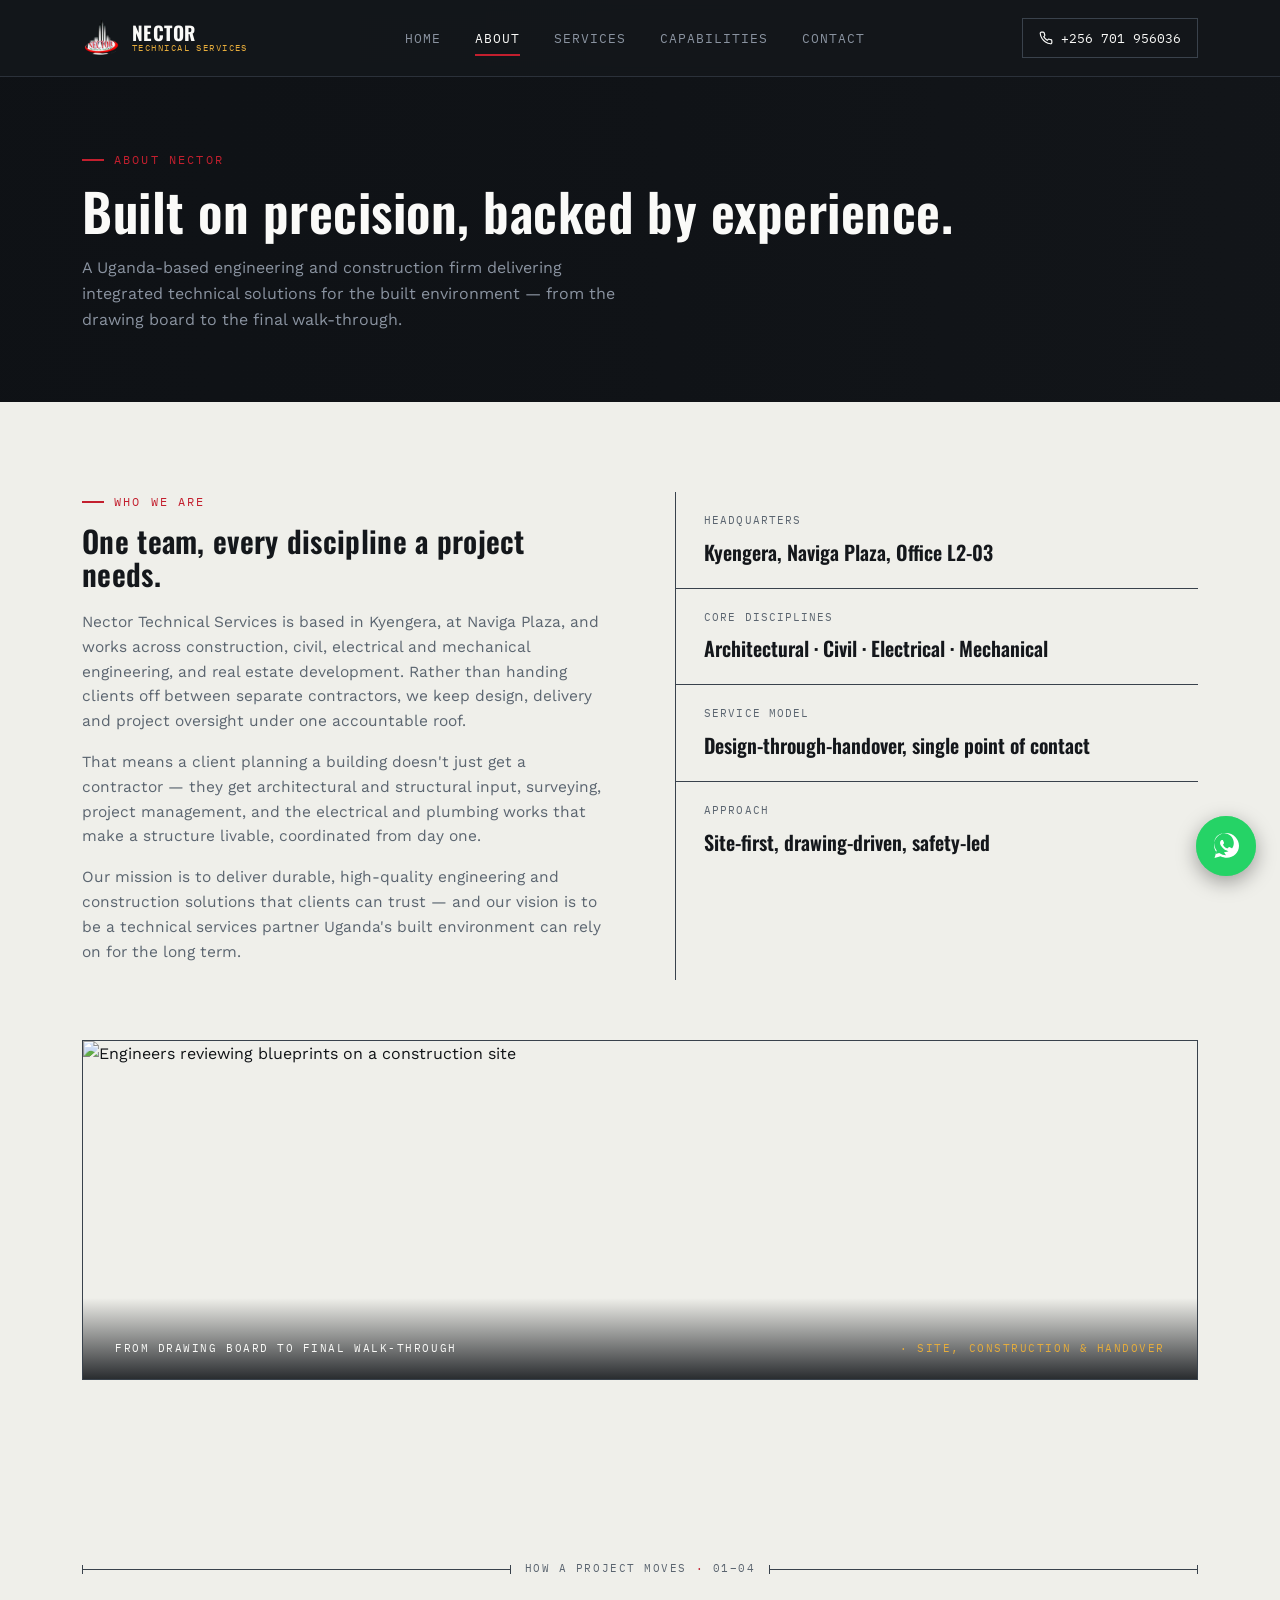
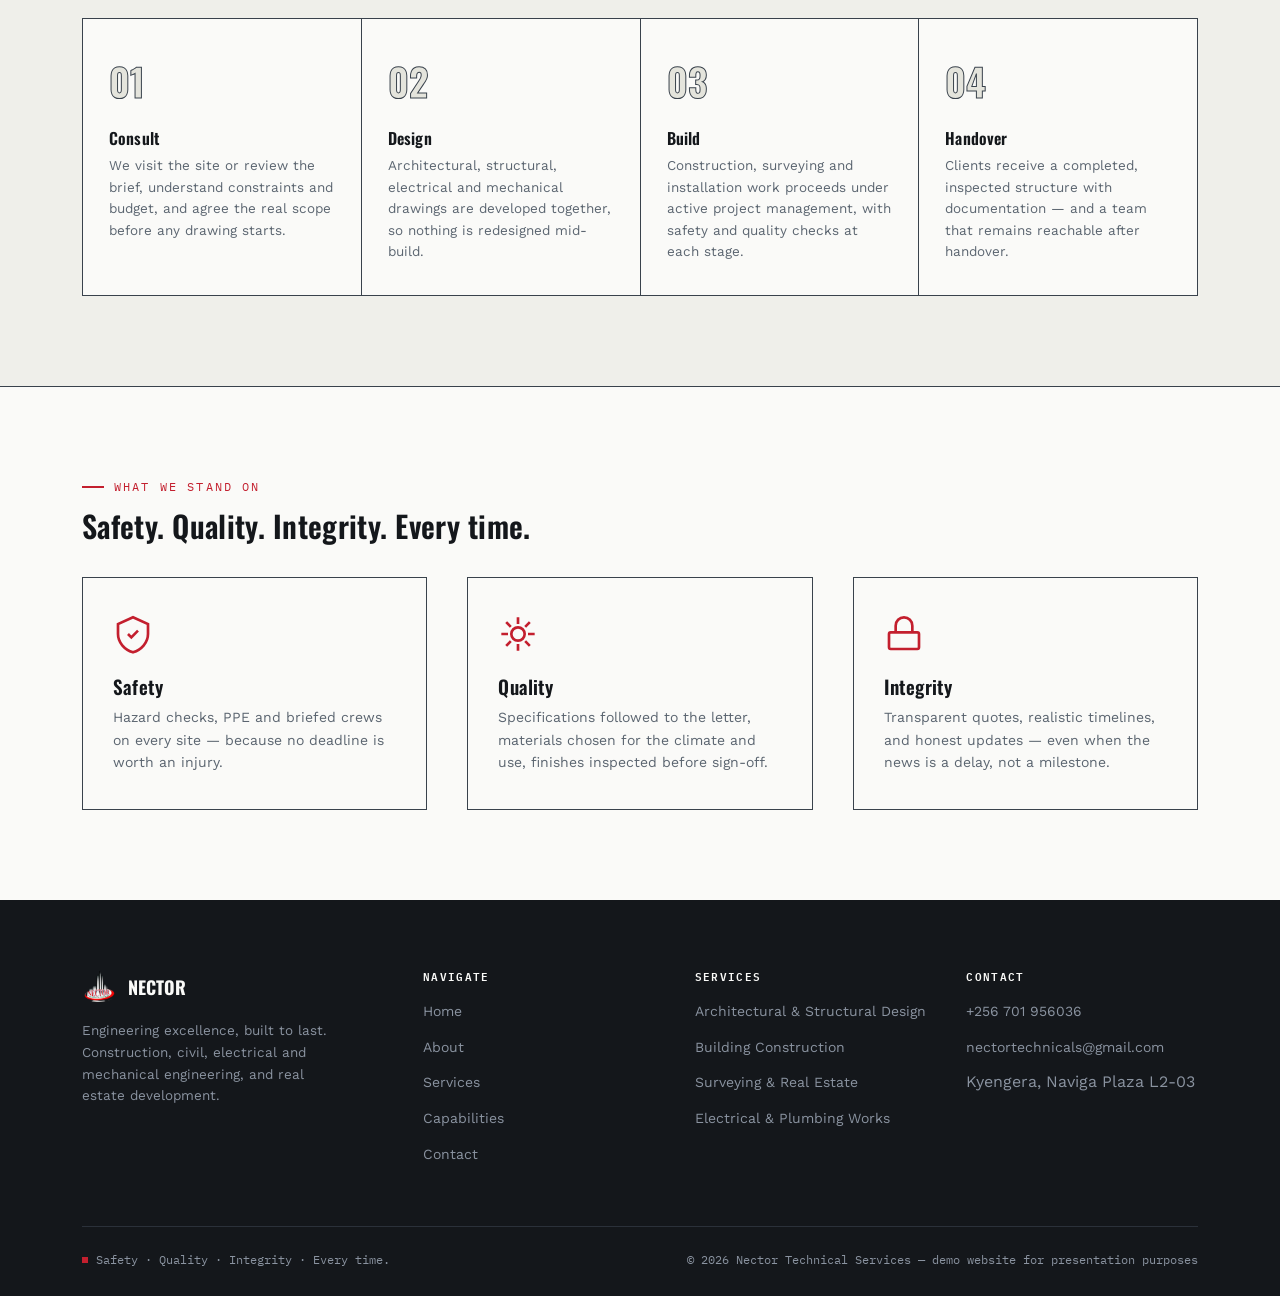
==== commit d37a273a: "added hero section images to all pages" ====
--- a/about.html
+++ b/about.html
@@ -47,6 +47,7 @@
 
 <main>
   <section class="page-hero">
+    <div class="hero-bg" style="background-image:url('https://images.unsplash.com/photo-1657728468574-efcc2b7ea634?auto=format&fit=crop&w=1920&q=80')" aria-hidden="true"></div>
     <div class="wrap">
       <div class="eyebrow">About Nector</div>
       <h1>Built on precision, backed by experience.</h1>
--- a/css/styles.css
+++ b/css/styles.css
@@ -175,7 +175,10 @@
 .photo-card span::after{content:'→'; color:var(--yellow); font-size:14px;}
 
 /* ================= ABOUT ================= */
-.page-hero{background:var(--ink); color:var(--white); padding:150px 0 70px;}
+.page-hero{position:relative; background:var(--ink); color:var(--white); padding:150px 0 70px; overflow:hidden;}
+.page-hero .wrap{position:relative; z-index:2;}
+.page-hero::after{content:''; position:absolute; inset:0; z-index:0;
+  background:linear-gradient(90deg, rgba(14,17,21,.9) 0%, rgba(14,17,21,.72) 45%, rgba(14,17,21,.3) 100%);}
 .page-hero h1{font-size:clamp(34px,4.4vw,52px);}
 .page-hero p{color:var(--muted); font-size:16px; max-width:560px; margin-top:16px;}
 .about-body{background:var(--paper); padding:90px 0;}
